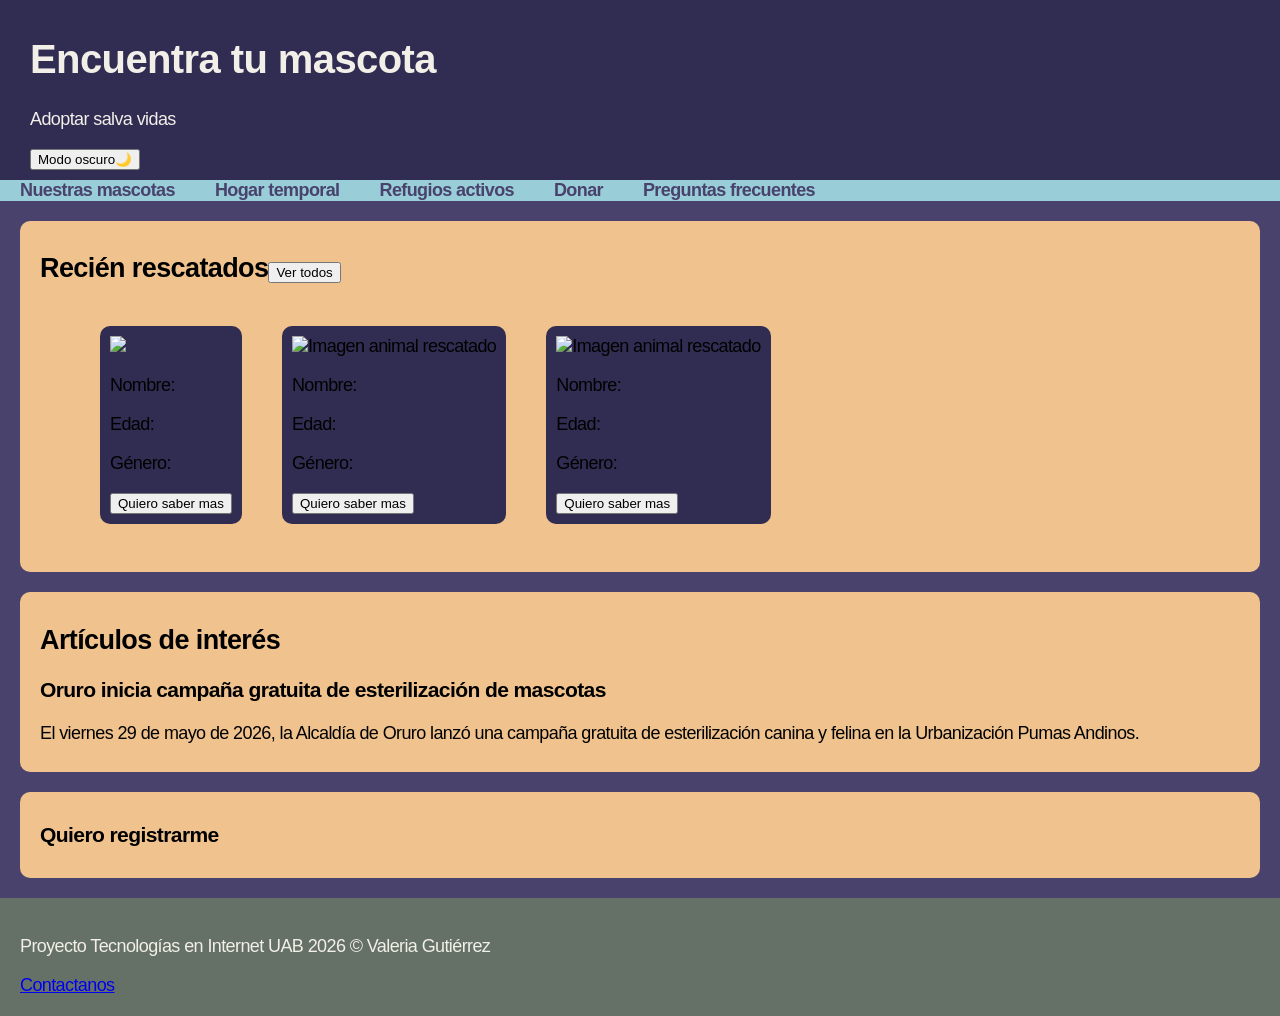
==== index.html @ 16e2b19d "Add script" ====
<!DOCTYPE html>
<html lang="en">
<head>
    <meta charset="UTF-8">
    <meta name="viewport" content="width=device-width, initial-scale=1">
    <title>Adopta</title>
    <link rel="stylesheet" href="styles.css">
</head>
<body>
    <header>
        <h1>Encuentra tu mascota</h1>
        <p>Adoptar salva vidas</p>
        <button id="btn-tema">Modo oscuro🌙</button>
    </header>
    <nav>
        <ul class="ulnav">
            <li><a href="#">Nuestras mascotas</a></li>
            <li><a href="#">Hogar temporal</a></li>
            <li><a href="#">Refugios activos</a></li>
            <li><a href="#">Donar</a></li>
            <li><a href="#">Preguntas frecuentes</a></li>
        </ul>
    </nav>
    <main>
        <section>
            <h2>
                Recién rescatados<button>Ver todos</button>
            </h2>
            <ul id="fotos">
                <li>
                    <img src="#">
                    <p>Nombre:</p>
                    <p>Edad:</p>
                    <p>Género:</p>
                    <button>Quiero saber mas</button>
                </li>
                <li>
                    <img src="#" alt="Imagen animal rescatado">
                    <p>Nombre:</p>
                    <p>Edad:</p>
                    <p>Género:</p>
                    <button>Quiero saber mas</button>
                </li>
                <li>
                    <img src="#" alt="Imagen animal rescatado">
                    <p>Nombre:</p>
                    <p>Edad:</p>
                    <p>Género:</p>
                    <button>Quiero saber mas</button>
                </li>
            </ul>
        </section>
        <section>
            <h2>Artículos de interés</h2>
            <article>
                <h3>
                    Oruro inicia campaña gratuita de esterilización de mascotas
                </h3>
                <p>
                    El viernes 29 de mayo de 2026, la Alcaldía de Oruro lanzó una campaña gratuita de esterilización canina y felina en la Urbanización Pumas Andinos.
                </p>
            </article>
        </section>
        <section>
            <h3>Quiero registrarme</h3>
            <form action="">

            </form>
        </section>


    </main>
    <footer>
        <p>Proyecto Tecnologías en Internet UAB 2026  &copy; Valeria Gutiérrez</p>
        <a href="#">Contactanos</a>
    </footer>
<script src="script.js"></script>
</body>
</html>
---- styles.css ----
body{
    font-family: 'Lucida Sans', sans-serif;
    font-size: 18px;
    letter-spacing: -0.6px;
    background-color: #48426d;
    margin: 0;
    flex-wrap: wrap;
}

header{
    
    background-color: #312c51;
    color: #F2EFE9;
    padding: 10px 30px ;
    margin: 0px;
}

h1{
    font-size: 40px;
}
nav{
    background-color: #99cdd8;
}
nav ul{
    list-style: none;
    padding: 0;
    margin: 0;
    display: flex;
    
}

nav li{
    color: #48426d;
} 
nav a{
    color: #48426d;
    text-decoration: none;
    font-weight: bold;
}

li a{
    color: #48426d;
    text-decoration: none;
    padding: 20px;
}
section{
    background-color:#f0c38e;
    padding: 10px 20px 10px 20px;
    margin: 20px;
    border-radius: 10px;
    
}

footer{
    background-color: #657166;
    color: #F2EFE9;
    padding: 20px;
}
#fotos{
    display: flex;
}
#fotos li{
    list-style: none;
    background-color: #312c51;
    margin: 20px;
    padding: 10px;
    border-radius: 10px;
}

@media(max-width: 600px){
    header{
        flex-direction: column;
        align-items: flex-start;
     
    }
    nav li{
        flex-direction: column;
        align-items: flex-start;
    }
    main{
        padding:12px;
    }

}

.oscuro{
    background-color:#F2EFE9 ;
    color:#48426d;
}
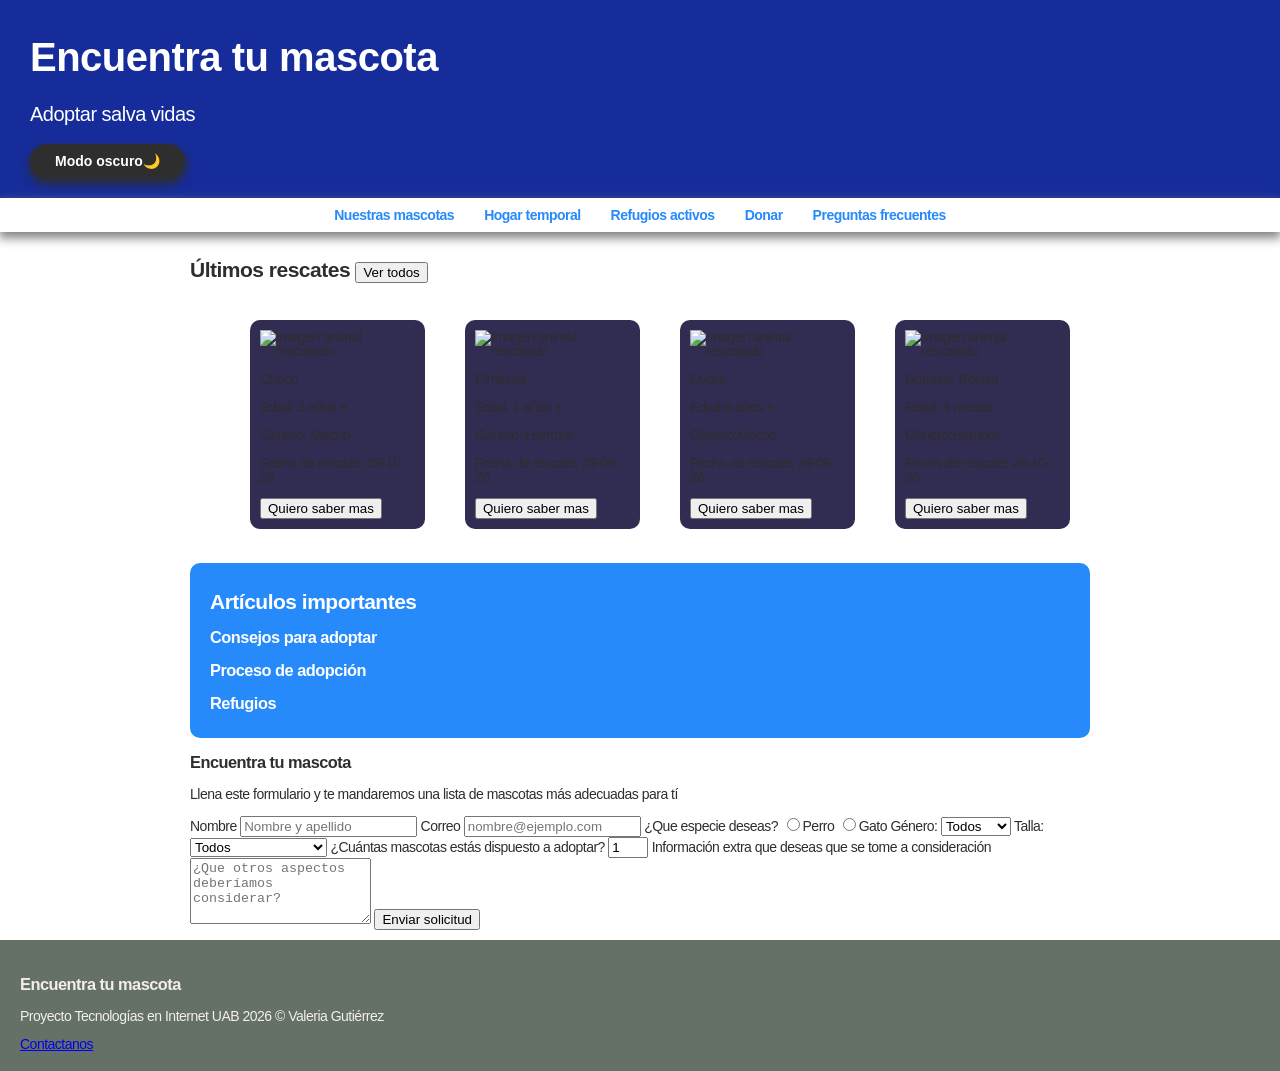
==== commit a713301c: "Corrección maquetado, form y css" ====
--- a/index.html
+++ b/index.html
@@ -13,7 +13,7 @@
         <button id="btn-tema">Modo oscuro🌙</button>
     </header>
     <nav>
-        <ul class="ulnav">
+        <ul>
             <li><a href="#">Nuestras mascotas</a></li>
             <li><a href="#">Hogar temporal</a></li>
             <li><a href="#">Refugios activos</a></li>
@@ -23,54 +23,102 @@
     </nav>
     <main>
         <section>
-            <h2>
-                Recién rescatados<button>Ver todos</button>
-            </h2>
+            <h2>Últimos rescates <button>Ver todos</button></h2>
             <ul id="fotos">
                 <li>
-                    <img src="#">
-                    <p>Nombre:</p>
-                    <p>Edad:</p>
-                    <p>Género:</p>
+                    <img src="#" alt="Imagen animal rescatado">
+                    <p>Choco</p>
+                    <p>Edad: 3 años ±</p>
+                    <p>Género: Macho</p>
+                    <p>Fecha de rescate: 09-10-26</p>
                     <button>Quiero saber mas</button>
                 </li>
                 <li>
                     <img src="#" alt="Imagen animal rescatado">
-                    <p>Nombre:</p>
-                    <p>Edad:</p>
-                    <p>Género:</p>
+                    <p>Pimienta</p>
+                    <p>Edad: 1 años ±</p>
+                    <p>Género: Hembra</p>
+                    <p>Fecha de rescate: 29-09-26</p>
                     <button>Quiero saber mas</button>
                 </li>
                 <li>
                     <img src="#" alt="Imagen animal rescatado">
-                    <p>Nombre:</p>
-                    <p>Edad:</p>
-                    <p>Género:</p>
+                    <p>Dugui</p>
+                    <p>Edad:9 años ±</p>
+                    <p>Género:Macho</p>
+                    <p>Fecha de rescate: 29-09-26</p>
+                    <button>Quiero saber mas</button>
+                </li>
+                <li>
+                    <img src="#" alt="Imagen animal rescatado">
+                    <p>Nombre: Pelusa</p>
+                    <p>Edad: 4 meses</p>
+                    <p>Género:Hembra</p>
+                    <p>Fecha de rescate: 28-10-26</p>
                     <button>Quiero saber mas</button>
                 </li>
             </ul>
         </section>
-        <section>
-            <h2>Artículos de interés</h2>
+        <section class="tarjeta">
+            <h2>Artículos importantes</h2>
             <article>
                 <h3>
-                    Oruro inicia campaña gratuita de esterilización de mascotas
+                    Consejos para adoptar
                 </h3>
-                <p>
-                    El viernes 29 de mayo de 2026, la Alcaldía de Oruro lanzó una campaña gratuita de esterilización canina y felina en la Urbanización Pumas Andinos.
-                </p>
+            </article>
+            <article>
+                <h3>
+                    Proceso de adopción
+                </h3>
+            </article>
+            <article>
+                <h3>
+                    Refugios
+                </h3>
             </article>
         </section>
         <section>
-            <h3>Quiero registrarme</h3>
+            <h3>Encuentra tu mascota</h3>
+            <p>Llena este formulario y te mandaremos una lista de mascotas más adecuadas para tí </p>
             <form action="">
+                <label for="nombre">Nombre</label>
+                <input type="text" id="nombre" name="nombre" placeholder="Nombre y apellido">
+
+                <label for="correr">Correo</label>
+                <input type="email" id="correo" name="correo" placeholder="nombre@ejemplo.com" required>
+
+                <label for="especie">¿Que especie deseas?</label>
+                <input type="radio" id="especie" name="especie" value="perro"><label for="perro">Perro</label>
+                <input type="radio" id="especie" name="especie" value="gato"><label for="gato">Gato</label>
+                
+                <label for="genero">Género: </label>
+                <select name="genero" id="genero">
+                    <option value="">Todos</option>
+                    <option value="">Hembra</option>
+                    <option value="">Macho</option>
+                </select>
+
+                <label for="">Talla: </label>
+                <select name="" id="">
+                    <option value="">Todos</option>
+                    <option value="">Pequeño (4-10Kg)</option>
+                    <option value="">Mediano (11-25Kg)</option>
+                    <option value="">Grande (26-45Kg)</option>
+                </select>
+
+                <label for="cantidad">¿Cuántas mascotas estás dispuesto a adoptar?</label>
+                <input type="number" id="cantidad" name="cantidad" min="1" max="3" value="1">
+
+                <label for="extra">Información extra que deseas que se tome a consideración</label>
+                <textarea id="extra" name="extra"  rows="4" placeholder="¿Que otros aspectos deberíamos considerar?"></textarea>
+
+                <button type="submit">Enviar solicitud</button>
 
             </form>
         </section>
-
-
     </main>
     <footer>
+        <h3>Encuentra tu mascota</h3>
         <p>Proyecto Tecnologías en Internet UAB 2026  &copy; Valeria Gutiérrez</p>
         <a href="#">Contactanos</a>
     </footer>
--- a/styles.css
+++ b/styles.css
@@ -1,64 +1,80 @@
 
 body{
+    margin: 0;
     font-family: 'Lucida Sans', sans-serif;
-    font-size: 18px;
-    letter-spacing: -0.6px;
-    background-color: #48426d;
-    margin: 0;
-    flex-wrap: wrap;
+    font-size: 14px;
+    letter-spacing: -0.5px;
+    background-color: #FFFFFF;
+    color: #2e2e2e;
+    line-height: 1;
 }
 
-header{
-    
-    background-color: #312c51;
-    color: #F2EFE9;
-    padding: 10px 30px ;
+header{  
+    background-color: #162c9a;
+    color: #FFFFFF;
+    padding: 10px 30px;
     margin: 0px;
 }
 
 h1{
     font-size: 40px;
+    font-weight: bold;
 }
+header p{
+    font-size: 20px;
+}
+
+#btn-tema{
+    margin-bottom: 10px;
+    background-color: #2e2e2e;
+    color: #FFFFFF;
+    padding: 10px 25px;
+    border: none;
+    border-radius: 20px;
+    font: inherit;
+    box-shadow: 0px 5px 10px 1px #2e2e2e;
+    font-weight: bold;
+}
+
+
 nav{
-    background-color: #99cdd8;
+    background-color: #FFFFFF;
+    padding: 10px 5px;
+    box-shadow: 0px 5px 10px 1px #808080;
 }
 nav ul{
+    margin: 0;
+    padding: 0;
     list-style: none;
-    padding: 0;
-    margin: 0;
     display: flex;
-    
+    justify-content: center; 
+    gap: 30px;
 }
 
-nav li{
-    color: #48426d;
-} 
 nav a{
-    color: #48426d;
+    color: #268afa;
     text-decoration: none;
     font-weight: bold;
 }
 
-li a{
-    color: #48426d;
-    text-decoration: none;
-    padding: 20px;
-}
-section{
-    background-color:#f0c38e;
-    padding: 10px 20px 10px 20px;
-    margin: 20px;
-    border-radius: 10px;
-    
+main{
+    max-width: 900px;
+    margin: 0 auto;
+    padding: 10px 15px;
 }
 
-footer{
-    background-color: #657166;
-    color: #F2EFE9;
-    padding: 20px;
+.tarjeta{
+    background-color: #268afa;
+    padding: 10px 20px;
+    margin: 0px;
+    border-radius: 10px;    
+    color:#FFFFFF;     
 }
+
+
 #fotos{
     display: flex;
+    
 }
 #fotos li{
     list-style: none;
@@ -66,6 +82,14 @@
     margin: 20px;
     padding: 10px;
     border-radius: 10px;
+}
+
+
+
+footer{
+    background-color: #657166;
+    color: #F2EFE9;
+    padding: 20px;
 }
 
 @media(max-width: 600px){
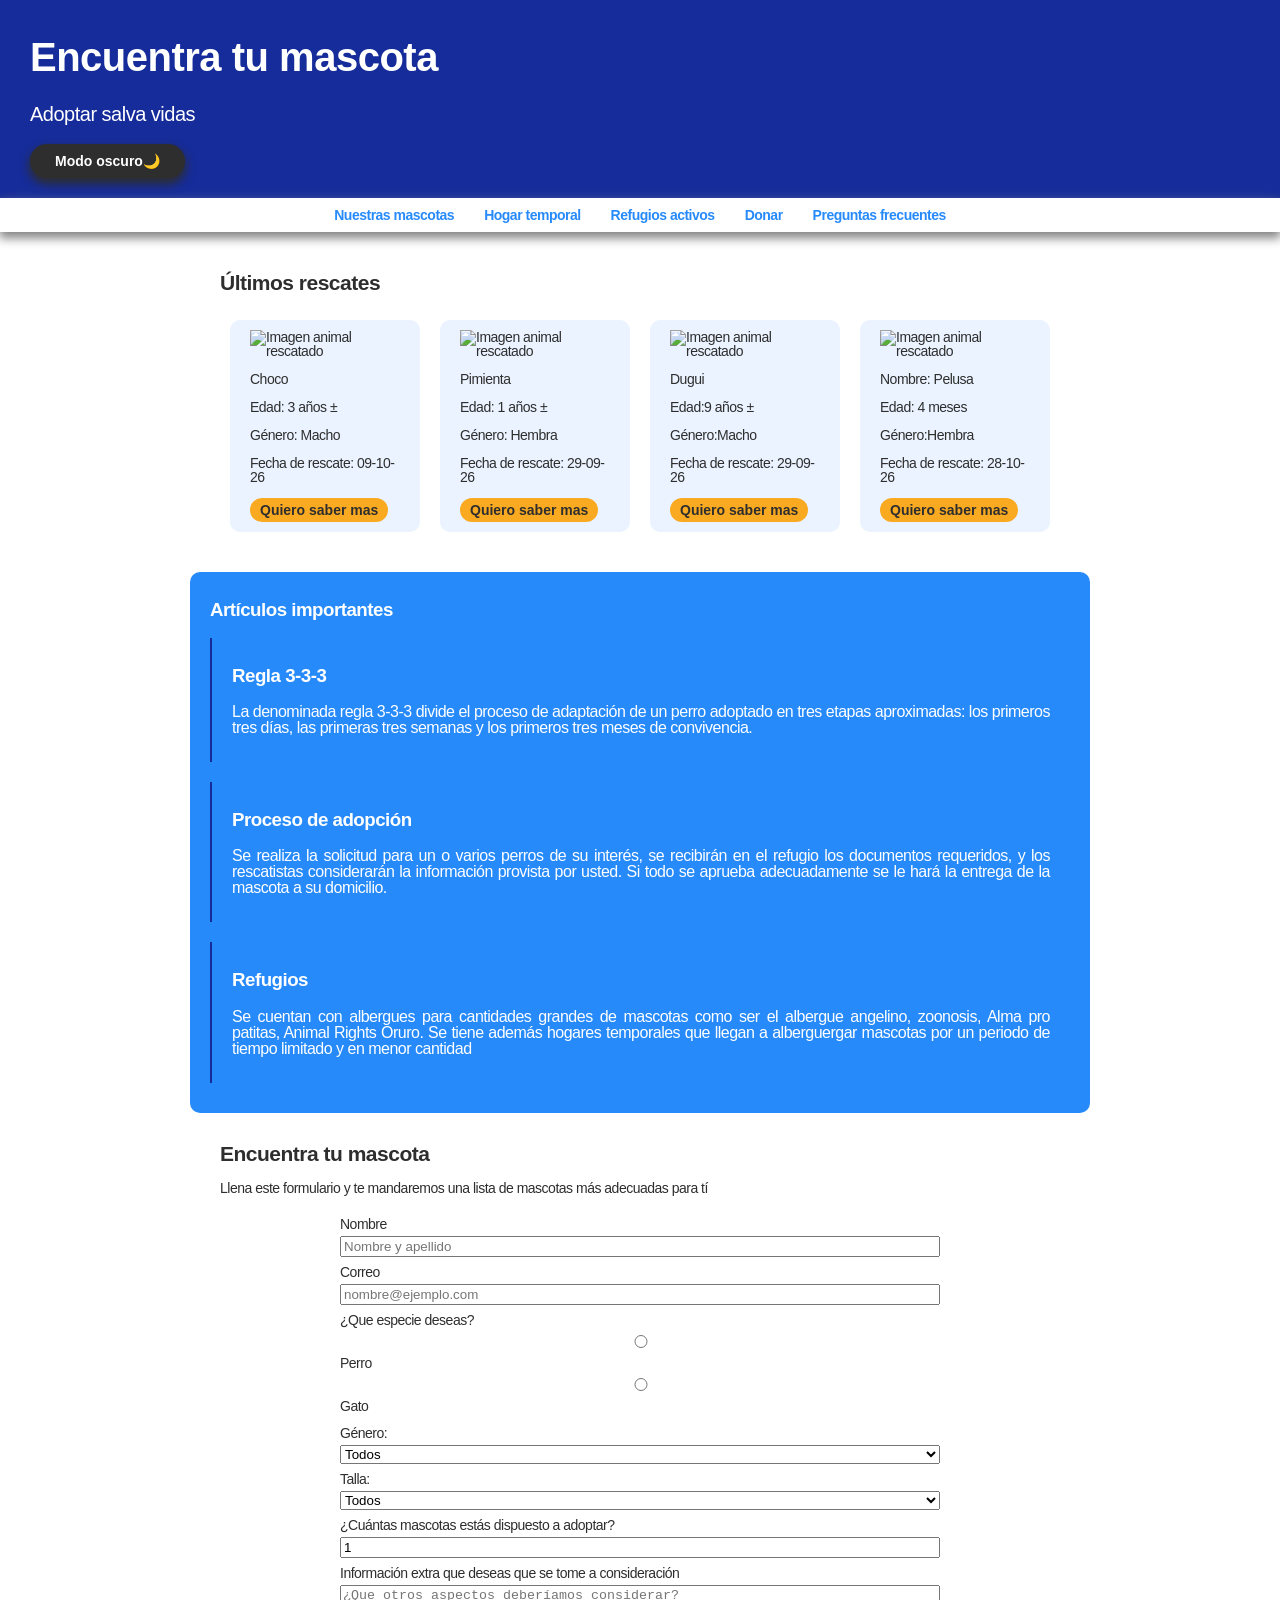
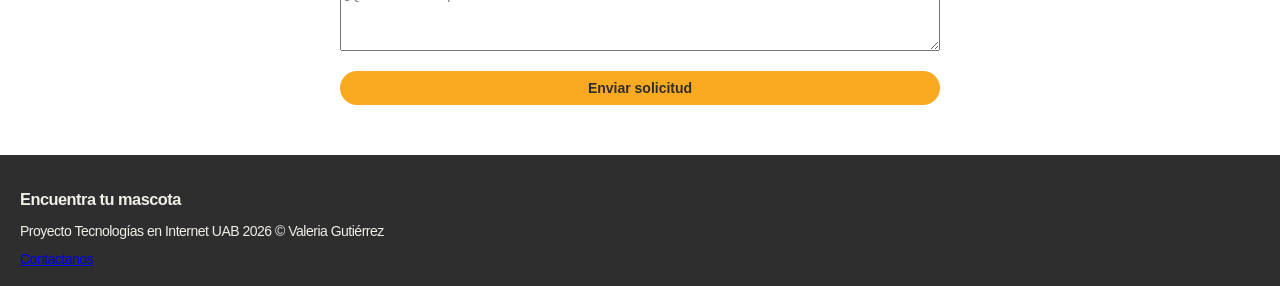
==== commit b66027d1: "Responsividad Problema con uso dev tools, funciona con reducción tamaño pestaña" ====
--- a/index.html
+++ b/index.html
@@ -23,7 +23,7 @@
     </nav>
     <main>
         <section>
-            <h2>Últimos rescates <button>Ver todos</button></h2>
+            <h2>Últimos rescates</h2>
             <ul id="fotos">
                 <li>
                     <img src="#" alt="Imagen animal rescatado">
@@ -31,7 +31,7 @@
                     <p>Edad: 3 años ±</p>
                     <p>Género: Macho</p>
                     <p>Fecha de rescate: 09-10-26</p>
-                    <button>Quiero saber mas</button>
+                    <button class="btn-mas">Quiero saber mas</button>
                 </li>
                 <li>
                     <img src="#" alt="Imagen animal rescatado">
@@ -39,7 +39,7 @@
                     <p>Edad: 1 años ±</p>
                     <p>Género: Hembra</p>
                     <p>Fecha de rescate: 29-09-26</p>
-                    <button>Quiero saber mas</button>
+                    <button class="btn-mas">Quiero saber mas</button>
                 </li>
                 <li>
                     <img src="#" alt="Imagen animal rescatado">
@@ -47,7 +47,7 @@
                     <p>Edad:9 años ±</p>
                     <p>Género:Macho</p>
                     <p>Fecha de rescate: 29-09-26</p>
-                    <button>Quiero saber mas</button>
+                    <button class="btn-mas">Quiero saber mas</button>
                 </li>
                 <li>
                     <img src="#" alt="Imagen animal rescatado">
@@ -55,30 +55,41 @@
                     <p>Edad: 4 meses</p>
                     <p>Género:Hembra</p>
                     <p>Fecha de rescate: 28-10-26</p>
-                    <button>Quiero saber mas</button>
+                    <button class="btn-mas">Quiero saber mas</button>
                 </li>
             </ul>
         </section>
         <section class="tarjeta">
-            <h2>Artículos importantes</h2>
+            <h3>Artículos importantes</h3>
             <article>
                 <h3>
-                    Consejos para adoptar
+                    Regla 3-3-3
                 </h3>
+                <p>
+                    La denominada regla 3-3-3 divide el proceso de adaptación de un perro adoptado en tres etapas aproximadas: los primeros tres días, las primeras tres semanas y los primeros tres meses de convivencia.
+
+                </p>
             </article>
             <article>
                 <h3>
                     Proceso de adopción
                 </h3>
+                <p>
+                    Se realiza la solicitud para un o varios perros de su interés, se recibirán en el refugio los documentos requeridos, y los rescatistas considerarán la información provista por usted. Si todo se aprueba adecuadamente se le hará la entrega de la mascota a su domicilio.
+                </p>
             </article>
             <article>
                 <h3>
                     Refugios
                 </h3>
+                <p>
+                    Se cuentan con albergues para cantidades grandes de mascotas como ser el albergue angelino, zoonosis, Alma pro patitas, Animal Rights Oruro. Se tiene además hogares temporales que llegan a alberguergar mascotas por un periodo de tiempo limitado y en menor cantidad
+
+                </p>
             </article>
         </section>
         <section>
-            <h3>Encuentra tu mascota</h3>
+            <h2>Encuentra tu mascota</h2>
             <p>Llena este formulario y te mandaremos una lista de mascotas más adecuadas para tí </p>
             <form action="">
                 <label for="nombre">Nombre</label>
--- a/styles.css
+++ b/styles.css
@@ -63,47 +63,98 @@
     padding: 10px 15px;
 }
 
+section{
+    margin: 30px;
+}
+
+#fotos{
+    display: flex;
+    justify-content: space-between;
+    padding: 0;
+}
+
+#fotos li{
+    background-color: #EAF3FF;
+    border-radius: 10px;
+    list-style: none;
+    margin: 0;
+    padding: 10px 20px;
+    margin: 10px;
+    color:  #2e2e2e;
+}
+.btn-mas{
+    background-color: #FAAA20;
+    color: #2e2e2e;
+    padding: 5px 10px;
+    border: none;
+    border-radius: 25px;
+    font: inherit;
+    font-weight: bold;
+}
+
 .tarjeta{
     background-color: #268afa;
     padding: 10px 20px;
     margin: 0px;
     border-radius: 10px;    
-    color:#FFFFFF;     
-}
-
-
-#fotos{
-    display: flex;
+    color:#FFFFFF;
+    font-size: 16px;
     
 }
-#fotos li{
-    list-style: none;
-    background-color: #312c51;
-    margin: 20px;
-    padding: 10px;
-    border-radius: 10px;
+.tarjeta article{
+    margin-bottom: 20px;
+    padding: 10px 20px;
+    text-align: justify;
+    border-left: 2px solid #162c9a;
+}
+form{
+    display: flex;
+    flex-direction: column;
+    max-width: 600px;
+    margin: 0 auto;
+}
+form label{
+    font-weight: bold;
+    margin-top: 8px;
+    margin-bottom: 5px;
+    font: inherit;
+}
+form button{
+    margin-top: 20px;
+    background-color: #FAAA20;
+    margin-bottom: 10px;
+    color:  #2e2e2e;
+    padding: 10px 25px;
+    border: none;
+    border-radius: 20px;
+    font: inherit;
+    font-weight: bold;
 }
 
 
 
+
 footer{
-    background-color: #657166;
+    background-color: #2e2e2e;
     color: #F2EFE9;
     padding: 20px;
 }
 
 @media(max-width: 600px){
+    
     header{
+        padding: 20px 12px 16px;  
+    }
+    nav ul{
+        display: flex;
         flex-direction: column;
-        align-items: flex-start;
-     
+        align-items: center;
+        gap: 10px;
     }
-    nav li{
-        flex-direction: column;
-        align-items: flex-start;
-    }
-    main{
-        padding:12px;
+
+    #fotos{
+        display: flex;
+        flex-direction: column;    
     }
 
 }
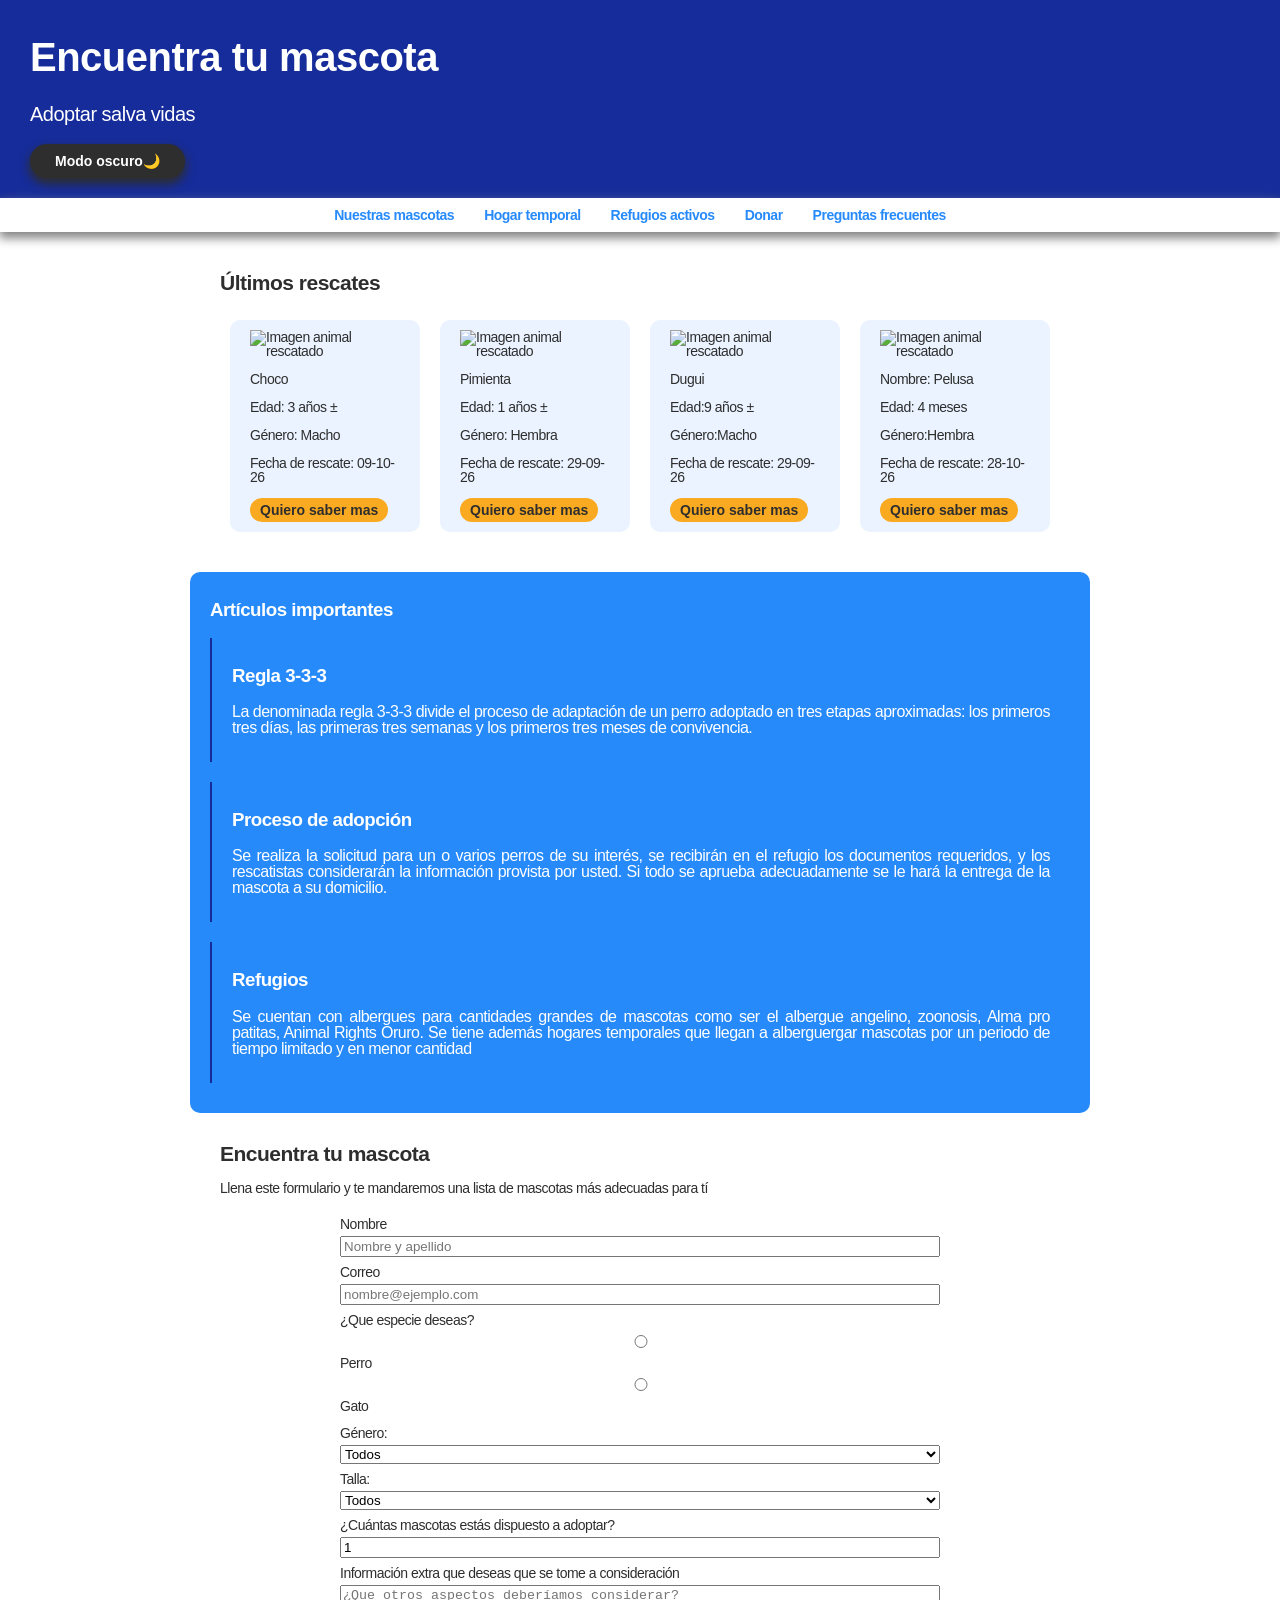
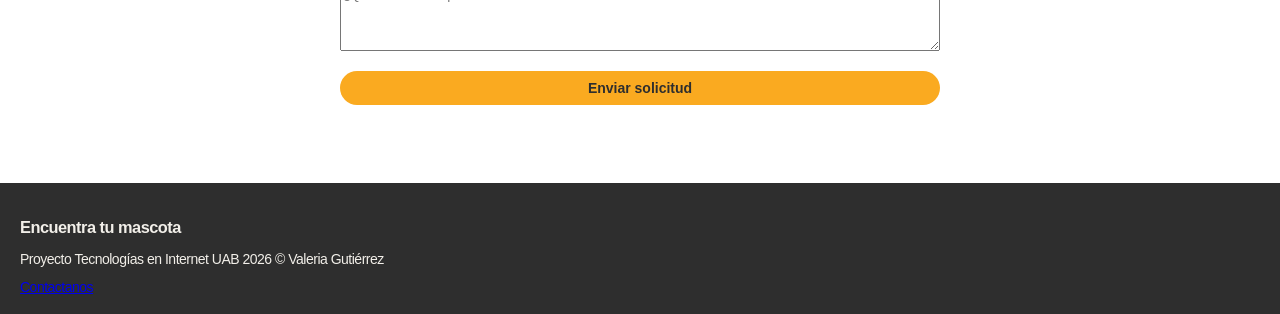
==== commit 2acfc6d0: "novalidate" ====
--- a/index.html
+++ b/index.html
@@ -13,6 +13,7 @@
         <button id="btn-tema">Modo oscuro🌙</button>
     </header>
     <nav>
+        <button type="button" id="btn-menu" class="hamburguesa">☰ Menú</button>
         <ul>
             <li><a href="#">Nuestras mascotas</a></li>
             <li><a href="#">Hogar temporal</a></li>
@@ -91,9 +92,9 @@
         <section>
             <h2>Encuentra tu mascota</h2>
             <p>Llena este formulario y te mandaremos una lista de mascotas más adecuadas para tí </p>
-            <form action="">
+            <form id="form-adoptante" novalidate>
                 <label for="nombre">Nombre</label>
-                <input type="text" id="nombre" name="nombre" placeholder="Nombre y apellido">
+                <input type="text" id="nombre" name="nombre" placeholder="Nombre y apellido" required>
 
                 <label for="correr">Correo</label>
                 <input type="email" id="correo" name="correo" placeholder="nombre@ejemplo.com" required>
@@ -124,6 +125,7 @@
                 <textarea id="extra" name="extra"  rows="4" placeholder="¿Que otros aspectos deberíamos considerar?"></textarea>
 
                 <button type="submit">Enviar solicitud</button>
+                <p id="aviso-adoptante" class="aviso"></p>
 
             </form>
         </section>
--- a/styles.css
+++ b/styles.css
@@ -42,6 +42,24 @@
     padding: 10px 5px;
     box-shadow: 0px 5px 10px 1px #808080;
 }
+
+
+#btn-menu{
+    display: none;
+     
+}
+.hamburguesa{
+    margin-bottom: 10px;
+    background-color: #FFFFFF;
+    color:  #2e2e2e;
+    padding: 10px 25px;
+    border: none;
+    border-radius: 10px;
+    font: inherit;
+    box-shadow: 0px 5px 10px 1px #2e2e2e;
+    font-weight: bold; 
+}
+
 nav ul{
     margin: 0;
     padding: 0;
@@ -145,12 +163,19 @@
     header{
         padding: 20px 12px 16px;  
     }
+    #btn-menu{
+        display: block;
+    }
     nav ul{
-        display: flex;
+        display: none;
         flex-direction: column;
         align-items: center;
         gap: 10px;
     }
+    nav ul.abierto{
+        display: flex;
+    }
+
 
     #fotos{
         display: flex;
@@ -159,7 +184,22 @@
 
 }
 
-.oscuro{
-    background-color:#F2EFE9 ;
-    color:#48426d;
-}+body.oscuro{
+    background-color:#2e2e2e;
+    color:#FFFFFF;
+}
+body.oscuro header{
+    background-color:#2e2e2e;
+    color: #FFFFFF;
+}
+body.oscuro #btn-tema{
+    background-color:  #FFFFFF;
+    color: #2e2e2e;
+}
+body.oscuro nav{
+    background-color: #162c9a;
+    box-shadow: none;
+}
+body.oscuro nav a{
+    color: #FFFFFF;
+}
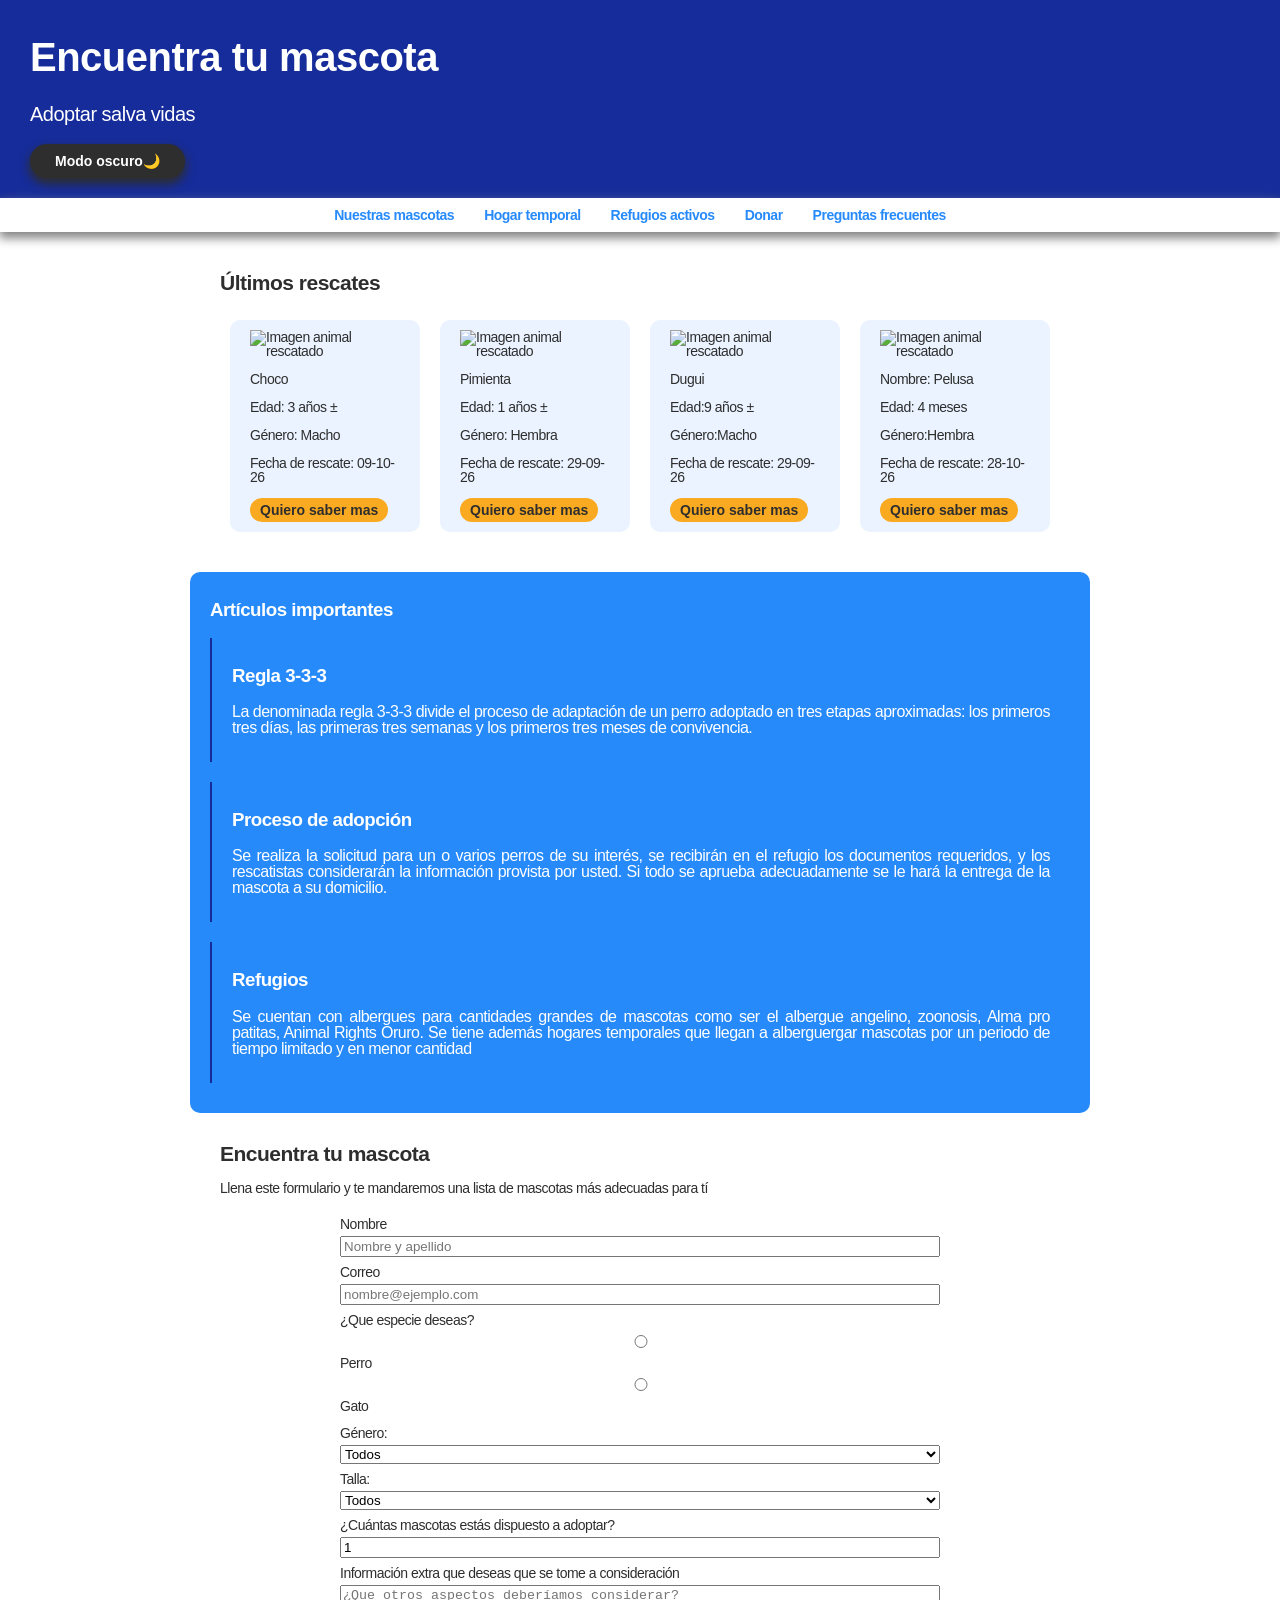
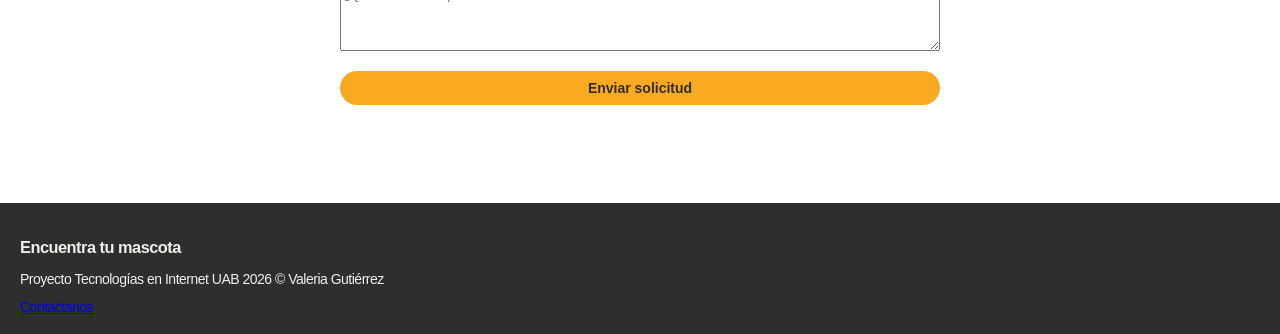
==== commit 2acadcd5: "js aviso formulario" ====
--- a/index.html
+++ b/index.html
@@ -125,7 +125,7 @@
                 <textarea id="extra" name="extra"  rows="4" placeholder="¿Que otros aspectos deberíamos considerar?"></textarea>
 
                 <button type="submit">Enviar solicitud</button>
-                <p id="aviso-adoptante" class="aviso"></p>
+                <p id="aviso-contacto" class="aviso"></p>
 
             </form>
         </section>
--- a/styles.css
+++ b/styles.css
@@ -150,7 +150,27 @@
 }
 
 
-
+.aviso{
+    /*display: none;*/
+    margin-top: 14px;
+    padding: 10px 14px;
+    border-radius: 6px;
+    font-weight: bold;
+}
+
+.aviso.error{
+    display: block;
+    background-color:#C62828;
+    color:   #FDECEC;
+}
+
+.aviso.exito{
+    display: block;
+    background-color:#2E7D32;
+    color:   #E8F5E9;
+
+
+}
 
 footer{
     background-color: #2e2e2e;
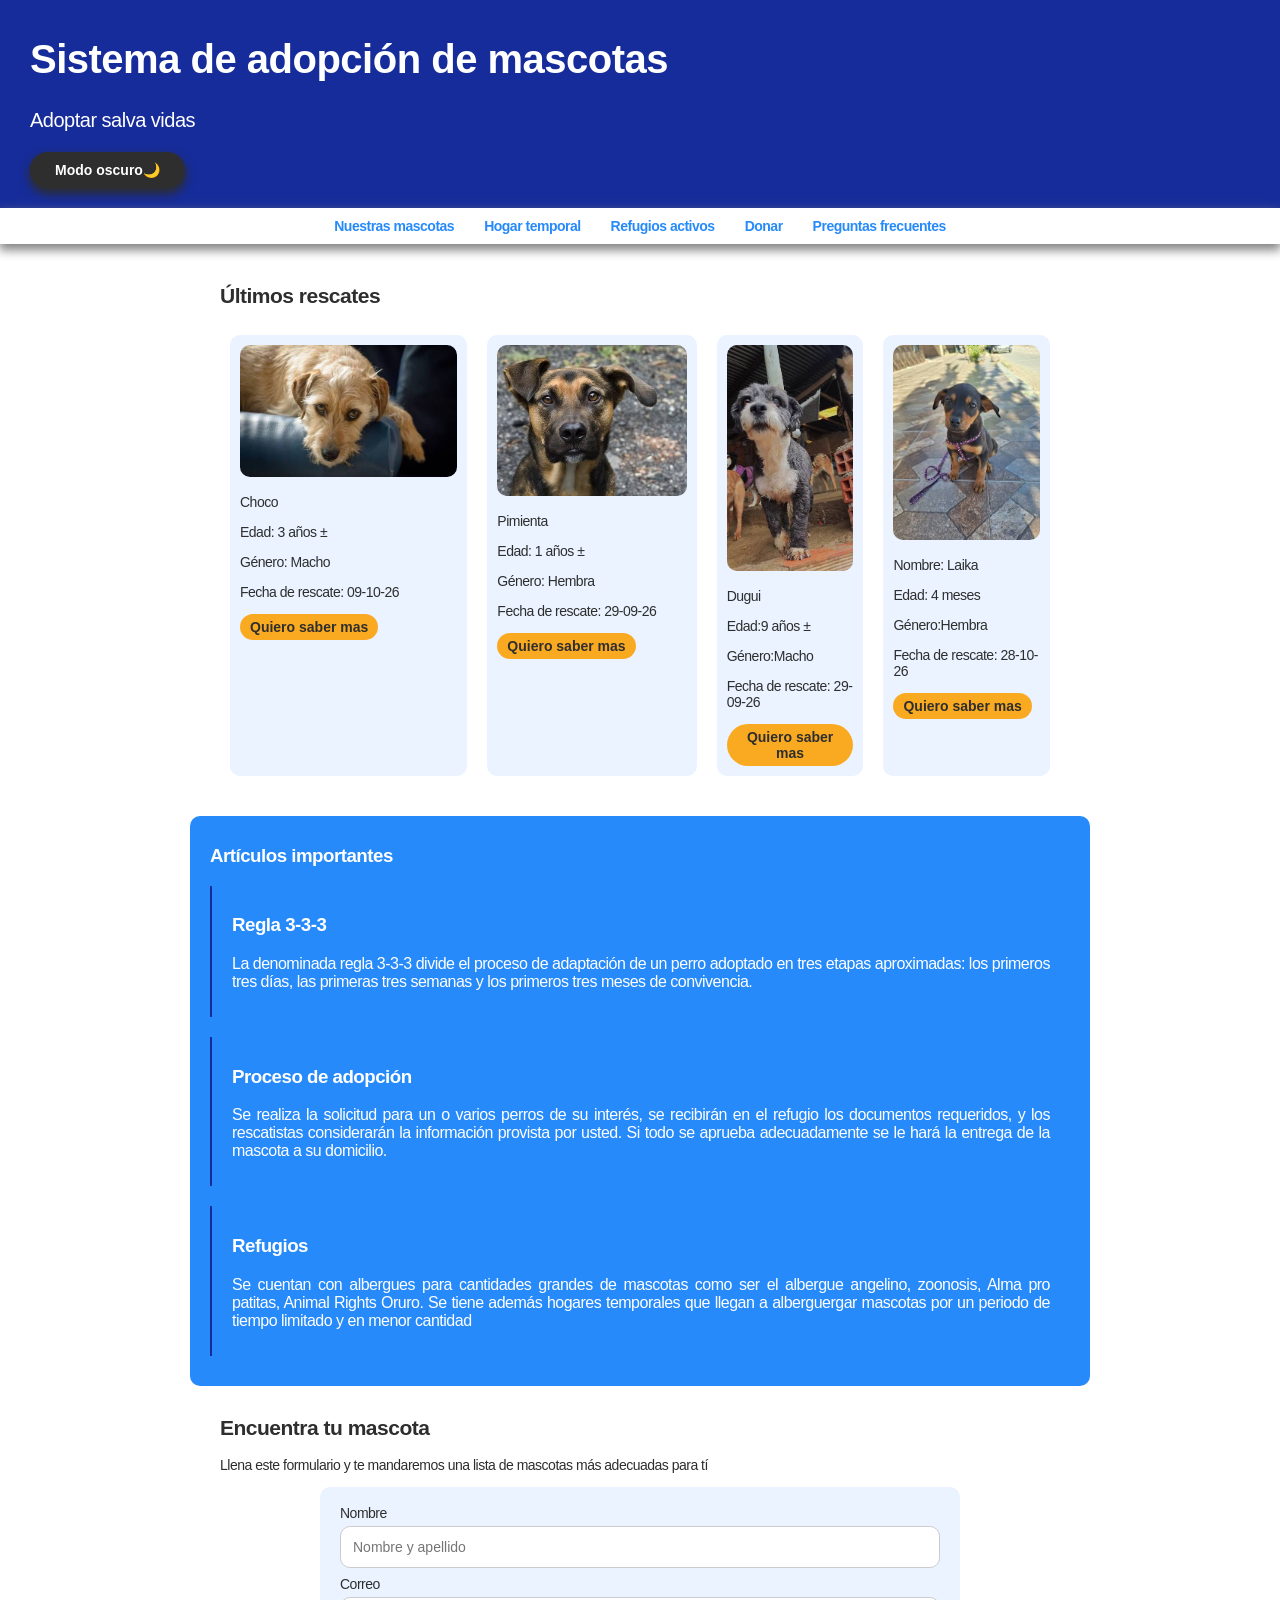
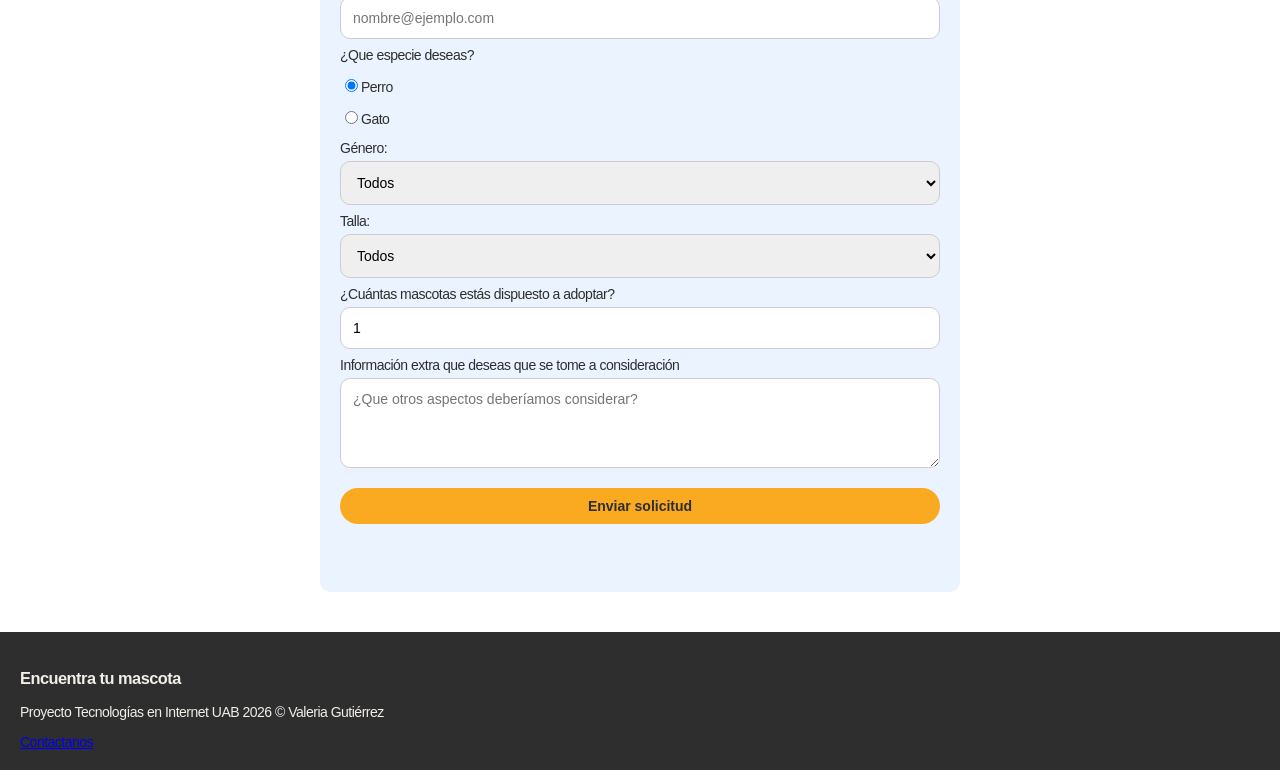
==== commit ae224338: "Add archivos modificados usando localhost cambio css, form" ====
--- a/index.html
+++ b/index.html
@@ -8,7 +8,7 @@
 </head>
 <body>
     <header>
-        <h1>Encuentra tu mascota</h1>
+        <h1>Sistema de adopción de mascotas</h1>
         <p>Adoptar salva vidas</p>
         <button id="btn-tema">Modo oscuro🌙</button>
     </header>
@@ -27,7 +27,7 @@
             <h2>Últimos rescates</h2>
             <ul id="fotos">
                 <li>
-                    <img src="#" alt="Imagen animal rescatado">
+                    <img src="img/mascota4.jpg" alt="Imagen animal rescatado">
                     <p>Choco</p>
                     <p>Edad: 3 años ±</p>
                     <p>Género: Macho</p>
@@ -35,7 +35,7 @@
                     <button class="btn-mas">Quiero saber mas</button>
                 </li>
                 <li>
-                    <img src="#" alt="Imagen animal rescatado">
+                    <img src="img/mascota3.jpg" alt="Imagen animal rescatado">
                     <p>Pimienta</p>
                     <p>Edad: 1 años ±</p>
                     <p>Género: Hembra</p>
@@ -43,7 +43,7 @@
                     <button class="btn-mas">Quiero saber mas</button>
                 </li>
                 <li>
-                    <img src="#" alt="Imagen animal rescatado">
+                    <img src="img/mascota1.jpg" alt="Imagen animal rescatado">
                     <p>Dugui</p>
                     <p>Edad:9 años ±</p>
                     <p>Género:Macho</p>
@@ -51,8 +51,8 @@
                     <button class="btn-mas">Quiero saber mas</button>
                 </li>
                 <li>
-                    <img src="#" alt="Imagen animal rescatado">
-                    <p>Nombre: Pelusa</p>
+                    <img src="img/macota2.jpg" alt="Imagen animal rescatado">
+                    <p>Nombre: Laika</p>
                     <p>Edad: 4 meses</p>
                     <p>Género:Hembra</p>
                     <p>Fecha de rescate: 28-10-26</p>
@@ -96,12 +96,12 @@
                 <label for="nombre">Nombre</label>
                 <input type="text" id="nombre" name="nombre" placeholder="Nombre y apellido" required>
 
-                <label for="correr">Correo</label>
+                <label for="correo">Correo</label>
                 <input type="email" id="correo" name="correo" placeholder="nombre@ejemplo.com" required>
 
                 <label for="especie">¿Que especie deseas?</label>
-                <input type="radio" id="especie" name="especie" value="perro"><label for="perro">Perro</label>
-                <input type="radio" id="especie" name="especie" value="gato"><label for="gato">Gato</label>
+                <label for="perro"><input type="radio" id="perro" name="especie" value="perro" checked>Perro</label>
+                <label for="gato"><input type="radio" id="gato" name="especie" value="gato">Gato</label>
                 
                 <label for="genero">Género: </label>
                 <select name="genero" id="genero">
@@ -110,8 +110,8 @@
                     <option value="">Macho</option>
                 </select>
 
-                <label for="">Talla: </label>
-                <select name="" id="">
+                <label for="talla">Talla: </label>
+                <select name="" id="talla">
                     <option value="">Todos</option>
                     <option value="">Pequeño (4-10Kg)</option>
                     <option value="">Mediano (11-25Kg)</option>
--- a/styles.css
+++ b/styles.css
@@ -6,7 +6,7 @@
     letter-spacing: -0.5px;
     background-color: #FFFFFF;
     color: #2e2e2e;
-    line-height: 1;
+    line-height: 1,5;
 }
 
 header{  
@@ -96,10 +96,16 @@
     border-radius: 10px;
     list-style: none;
     margin: 0;
-    padding: 10px 20px;
+    padding: 10px 10px;
     margin: 10px;
     color:  #2e2e2e;
 }
+img{
+    max-width: 100%;
+    height: auto;
+    border-radius: 10px;
+}
+
 .btn-mas{
     background-color: #FAAA20;
     color: #2e2e2e;
@@ -126,10 +132,14 @@
     border-left: 2px solid #162c9a;
 }
 form{
+    background-color:#EAF3FF ;
     display: flex;
     flex-direction: column;
+    justify-content: flex-start;
+    padding: 10px 20px;
     max-width: 600px;
     margin: 0 auto;
+    border-radius: 10px;
 }
 form label{
     font-weight: bold;
@@ -137,6 +147,14 @@
     margin-bottom: 5px;
     font: inherit;
 }
+form input, textarea, select{
+    font: inherit;
+    border: 1px solid #ccc;
+    border-radius: 10px;    
+    padding: 12px; 
+}
+
+
 form button{
     margin-top: 20px;
     background-color: #FAAA20;
@@ -149,7 +167,6 @@
     font-weight: bold;
 }
 
-
 .aviso{
     /*display: none;*/
     margin-top: 14px;
@@ -205,11 +222,11 @@
 }
 
 body.oscuro{
-    background-color:#2e2e2e;
-    color:#FFFFFF;
+    background-color:#121827;
+    color:#E8EEF8;
 }
 body.oscuro header{
-    background-color:#2e2e2e;
+    background-color:#162C9A;
     color: #FFFFFF;
 }
 body.oscuro #btn-tema{
@@ -217,9 +234,27 @@
     color: #2e2e2e;
 }
 body.oscuro nav{
-    background-color: #162c9a;
+    background-color: #1C2638;
+    color: #E8EEF8;
     box-shadow: none;
 }
 body.oscuro nav a{
     color: #FFFFFF;
 }
+
+body.oscuro #fotos li{
+    background-color:#1C2638 ;
+    color:#E8EEF8 ;
+}
+
+body.oscuro .tarjeta{
+    background-color:#203B66 ;
+
+}
+body.oscuro form{
+    background-color: #2e2e2e;
+}
+body.oscuro footer{
+    background-color: #0B101A;
+    color: #F2EFE9;
+}
